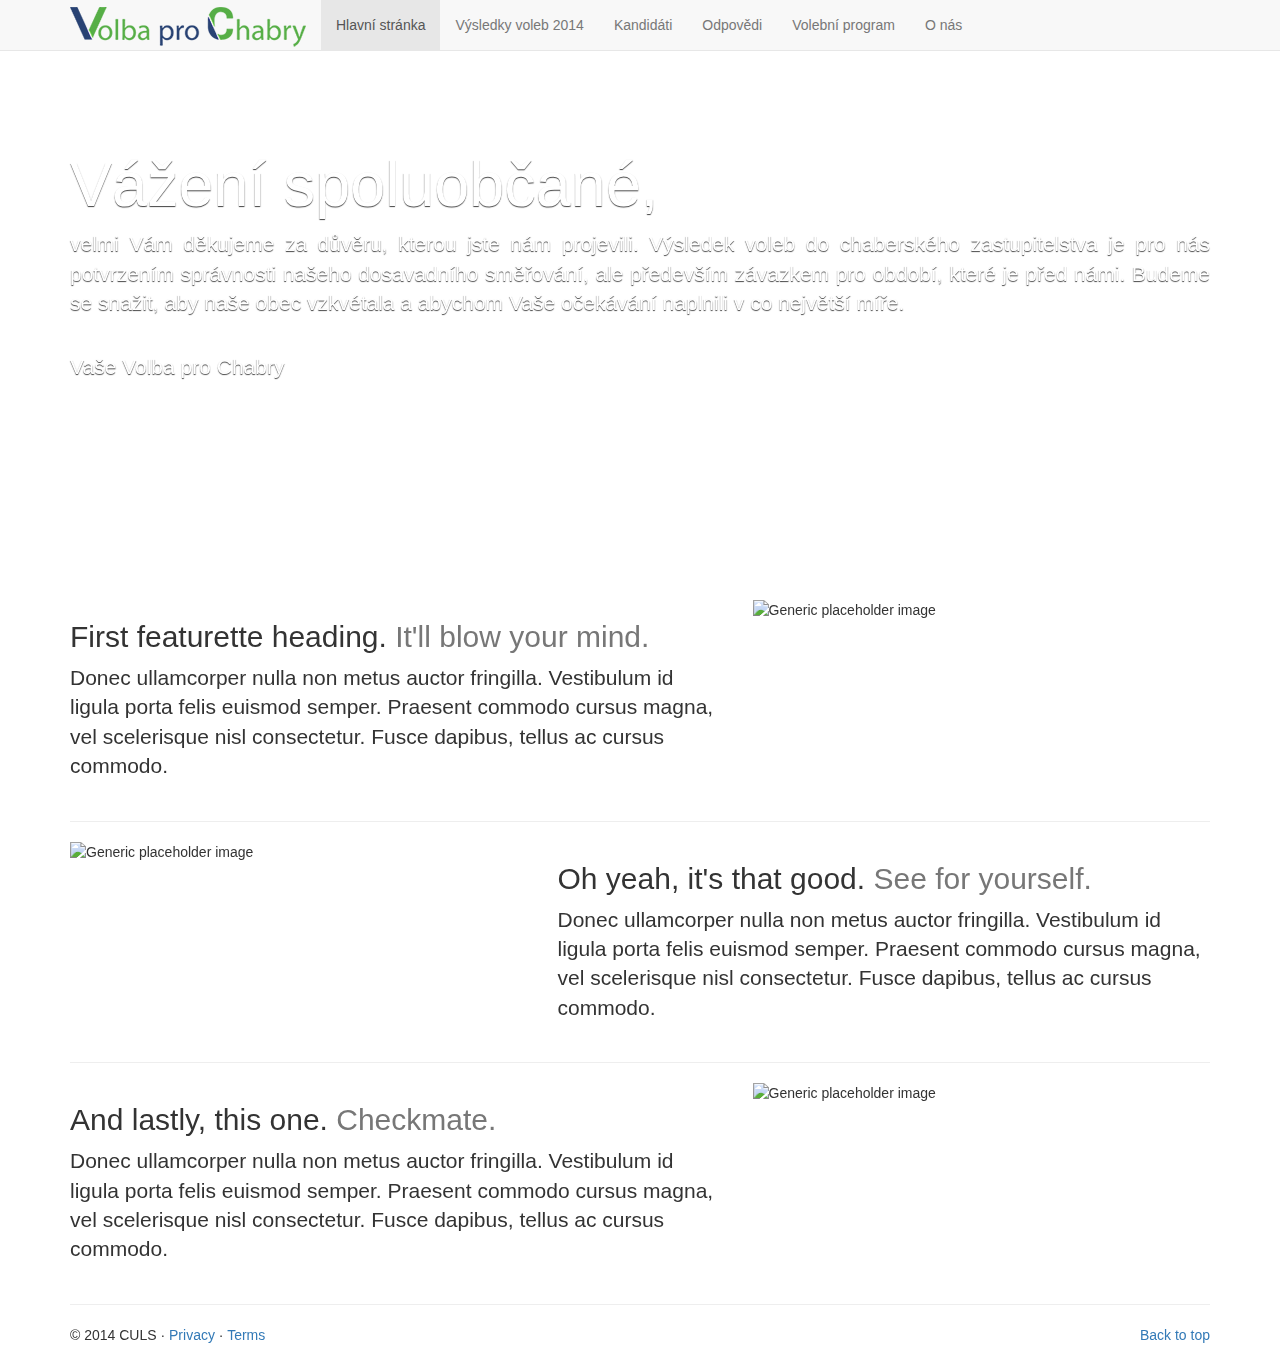
==== index.html @ 9300ed9a "bez carousel" ====
<!DOCTYPE html>
<html lang="en">
  <head>
    <meta charset="utf-8">
    <meta http-equiv="X-UA-Compatible" content="IE=edge">
    <meta name="viewport" content="width=device-width, initial-scale=1">
    <meta name="description" content="">
    <meta name="author" content="">
    <link rel="icon" href="../../favicon.ico">

    <title>Carousel Template for Bootstrap</title>

    <!-- Bootstrap core CSS -->
    <link href="css/bootstrap.min.css" rel="stylesheet">
    <link href="css/main.css" rel="stylesheet">

    <!-- Just for debugging purposes. Don't actually copy these 2 lines! -->
    <!--[if lt IE 9]><script src="../../assets/js/ie8-responsive-file-warning.js"></script><![endif]-->
    <script src="js/ie-emulation-modes-warning.js"></script>

    <!-- HTML5 shim and Respond.js for IE8 support of HTML5 elements and media queries -->
    <!--[if lt IE 9]>
      <script src="https://oss.maxcdn.com/html5shiv/3.7.2/html5shiv.min.js"></script>
      <script src="https://oss.maxcdn.com/respond/1.4.2/respond.min.js"></script>
    <![endif]-->

    <!-- Custom styles for this template -->
    <link href="css/carousel.css" rel="stylesheet">
  </head>
<!-- NAVBAR
================================================== -->
  <body>
    <div class="navbar-wrapper">
      <div class="container">

        <nav class="navbar navbar-default navbar-fixed-top" role="navigation">
          <div class="container">
            <div class="navbar-header">
              <button type="button" class="navbar-toggle collapsed" data-toggle="collapse" data-target="#navbar" aria-expanded="false" aria-controls="navbar">
                <span class="sr-only">Toggle navigation</span>
                <span class="icon-bar"></span>
                <span class="icon-bar"></span>
                <span class="icon-bar"></span>
              </button>
              <a class="navbar-brand" href="#">
                <img alt="Volba pro Chabry" src="imgs/logo.png">
              </a>
            </div>
            <div id="navbar" class="navbar-collapse collapse">
              <ul class="nav navbar-nav">
                <li class="active"><a href="index.html">Hlavní stránka</a></li>
                <li><a href="#">Výsledky voleb 2014</a></li>
                <li><a href="candidates.html">Kandidáti</a></li>
                <li><a href="#">Odpovědi</a></li>
                <li><a href="#">Volební program</a></li>
                <li><a href="#about">O nás</a></li>
              </ul>
              <ul class="nav navbar-nav navbar-right">
                
              </ul>
            </div>
          </div>
        </nav>

      </div>
    </div>
<div class="bg"></div>
<div class="jumbotron">
  <div class="container">
    
              <h1>Vážení spoluobčané,</h1>
              <p class="lead text-justify">velmi Vám děkujeme za důvěru, kterou jste nám projevili. Výsledek voleb do chaberského zastupitelstva je pro nás potvrzením správnosti našeho dosavadního směřování, ale především závazkem pro období, které je před námi. Budeme se snažit, aby naše obec vzkvétala a abychom Vaše očekávání naplnili v co největší  míře.</p><br/>
              <p>Vaše Volba pro Chabry</p>
            </div>

</div>


    <!-- Marketing messaging and featurettes
    ================================================== -->
    <!-- Wrap the rest of the page in another container to center all the content. -->

    <div class="container marketing">

      <!-- START THE FEATURETTES -->

      <div class="row featurette">
        <div class="col-md-7">
          <h2 class="featurette-heading">First featurette heading. <span class="text-muted">It'll blow your mind.</span></h2>
          <p class="lead">Donec ullamcorper nulla non metus auctor fringilla. Vestibulum id ligula porta felis euismod semper. Praesent commodo cursus magna, vel scelerisque nisl consectetur. Fusce dapibus, tellus ac cursus commodo.</p>
        </div>
        <div class="col-md-5">
          <img class="featurette-image img-responsive" data-src="holder.js/500x500/auto" alt="Generic placeholder image">
        </div>
      </div>

      <hr class="featurette-divider">

      <div class="row featurette">
        <div class="col-md-5">
          <img class="featurette-image img-responsive" data-src="holder.js/500x500/auto" alt="Generic placeholder image">
        </div>
        <div class="col-md-7">
          <h2 class="featurette-heading">Oh yeah, it's that good. <span class="text-muted">See for yourself.</span></h2>
          <p class="lead">Donec ullamcorper nulla non metus auctor fringilla. Vestibulum id ligula porta felis euismod semper. Praesent commodo cursus magna, vel scelerisque nisl consectetur. Fusce dapibus, tellus ac cursus commodo.</p>
        </div>
      </div>

      <hr class="featurette-divider">

      <div class="row featurette">
        <div class="col-md-7">
          <h2 class="featurette-heading">And lastly, this one. <span class="text-muted">Checkmate.</span></h2>
          <p class="lead">Donec ullamcorper nulla non metus auctor fringilla. Vestibulum id ligula porta felis euismod semper. Praesent commodo cursus magna, vel scelerisque nisl consectetur. Fusce dapibus, tellus ac cursus commodo.</p>
        </div>
        <div class="col-md-5">
          <img class="featurette-image img-responsive" data-src="holder.js/500x500/auto" alt="Generic placeholder image">
        </div>
      </div>

      <hr class="featurette-divider">

      <!-- /END THE FEATURETTES -->


      <!-- FOOTER -->
      <footer>
        <p class="pull-right"><a href="#">Back to top</a></p>
        <p>&copy; 2014 CULS &middot; <a href="#">Privacy</a> &middot; <a href="#">Terms</a></p>
      </footer>

    </div><!-- /.container -->


    <!-- Bootstrap core JavaScript
    ================================================== -->
    <!-- Placed at the end of the document so the pages load faster -->
    <script src="js/jquery.min.js"></script>
    <script src="js/bootstrap.js"></script>
    <script src="js/docs.min.js"></script>
    <!-- IE10 viewport hack for Surface/desktop Windows 8 bug -->
    <script src="js/ie10-viewport-bug-workaround.js"></script>
    <script type="text/javascript">
var jumboHeight = $('.jumbotron').outerHeight();
function parallax(){
    var scrolled = $(window).scrollTop();
    $('.bg').css('height', (jumboHeight-scrolled) + 'px');
}

$(window).scroll(function(e){
    parallax();
});
    </script>
  </body>
</html>
---- css/main.css ----
body {
	padding-top: 70px;
}

.navbar-brand {
	padding-top: 7px; 
	padding-bottom: 0;
}

.bg {
  background: url('../imgs/bg.jpg') no-repeat center center;
  position: fixed;
  width: 100%;
  height: 500px; /*same height as jumbotron */
  top:0;
  left:0;
  z-index: -1;
}

.jumbotron {
	padding-top: 60px;
  height: 500px;
  color: white;
  text-shadow: #444 0 1px 1px;
  background:transparent;
}

.img-people {
	width: 200px; 
	height: 200px;
}
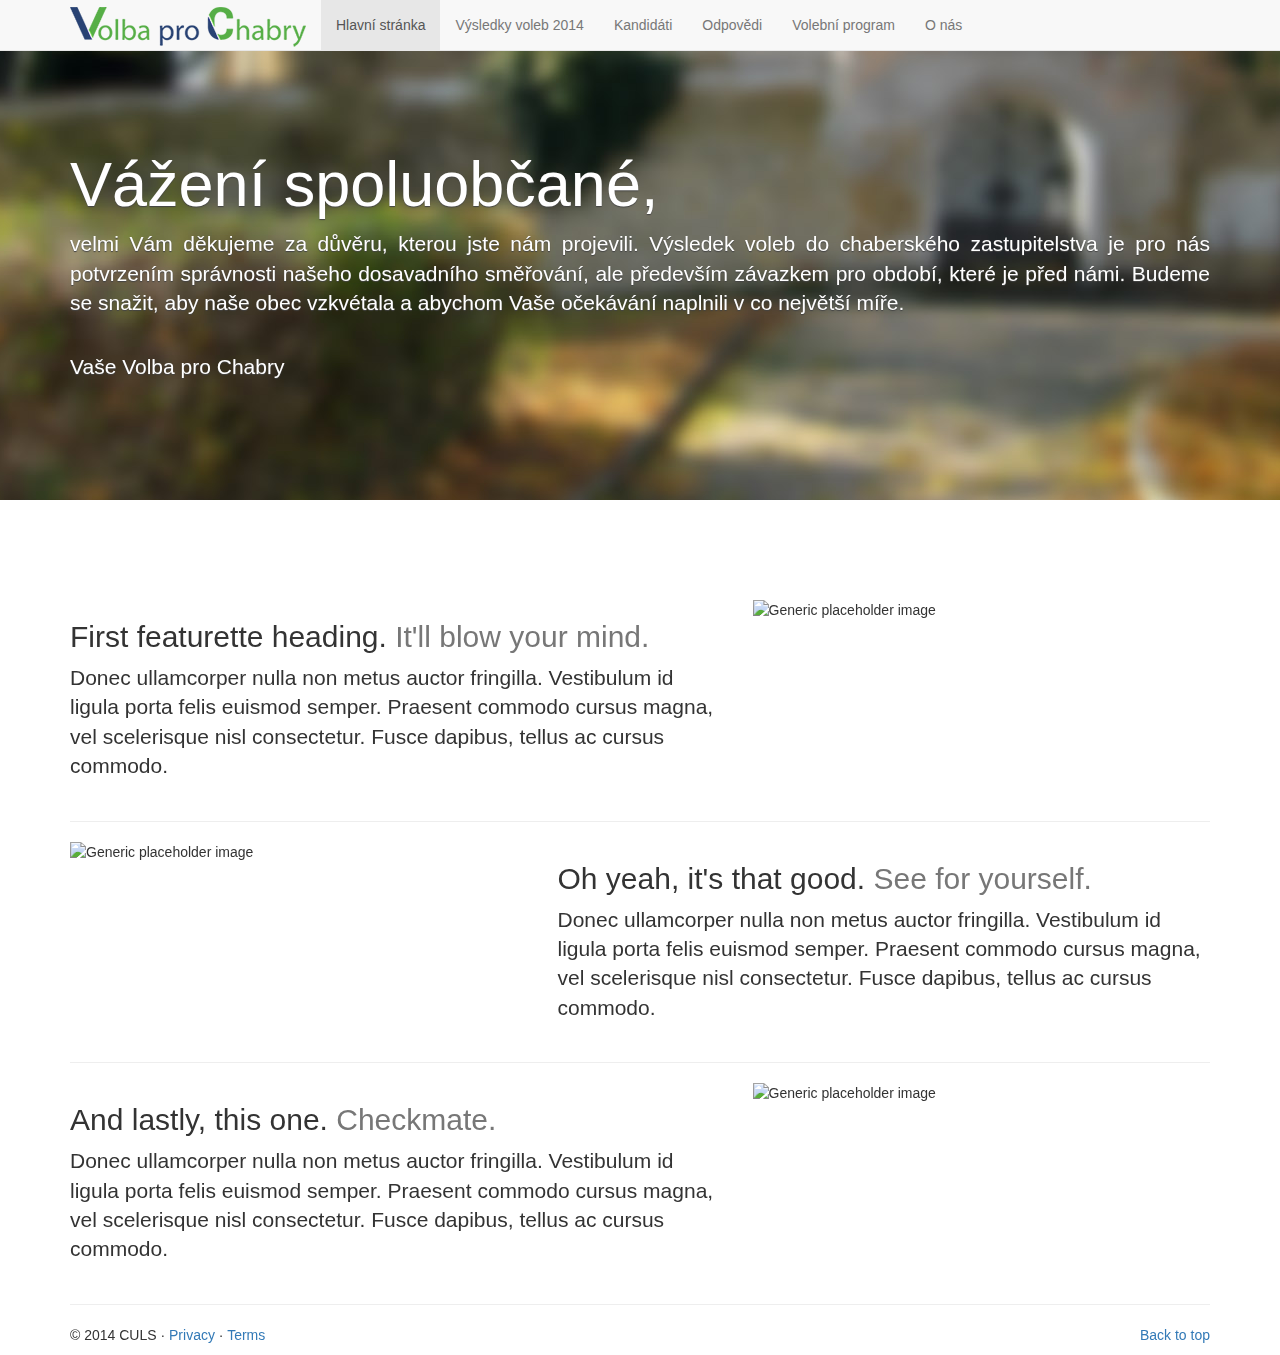
==== commit ae8877d9: "fix console erroru" ====
--- a/index.html
+++ b/index.html
@@ -14,18 +14,12 @@
     <link href="css/bootstrap.min.css" rel="stylesheet">
     <link href="css/main.css" rel="stylesheet">
 
-    <!-- Just for debugging purposes. Don't actually copy these 2 lines! -->
-    <!--[if lt IE 9]><script src="../../assets/js/ie8-responsive-file-warning.js"></script><![endif]-->
-    <script src="js/ie-emulation-modes-warning.js"></script>
-
     <!-- HTML5 shim and Respond.js for IE8 support of HTML5 elements and media queries -->
     <!--[if lt IE 9]>
       <script src="https://oss.maxcdn.com/html5shiv/3.7.2/html5shiv.min.js"></script>
       <script src="https://oss.maxcdn.com/respond/1.4.2/respond.min.js"></script>
     <![endif]-->
 
-    <!-- Custom styles for this template -->
-    <link href="css/carousel.css" rel="stylesheet">
   </head>
 <!-- NAVBAR
 ================================================== -->
@@ -52,7 +46,7 @@
                 <li><a href="#">Výsledky voleb 2014</a></li>
                 <li><a href="candidates.html">Kandidáti</a></li>
                 <li><a href="#">Odpovědi</a></li>
-                <li><a href="#">Volební program</a></li>
+                <li><a href="program.html">Volební program</a></li>
                 <li><a href="#about">O nás</a></li>
               </ul>
               <ul class="nav navbar-nav navbar-right">
@@ -137,9 +131,7 @@
     <!-- Placed at the end of the document so the pages load faster -->
     <script src="js/jquery.min.js"></script>
     <script src="js/bootstrap.js"></script>
-    <script src="js/docs.min.js"></script>
-    <!-- IE10 viewport hack for Surface/desktop Windows 8 bug -->
-    <script src="js/ie10-viewport-bug-workaround.js"></script>
+
     <script type="text/javascript">
 var jumboHeight = $('.jumbotron').outerHeight();
 function parallax(){
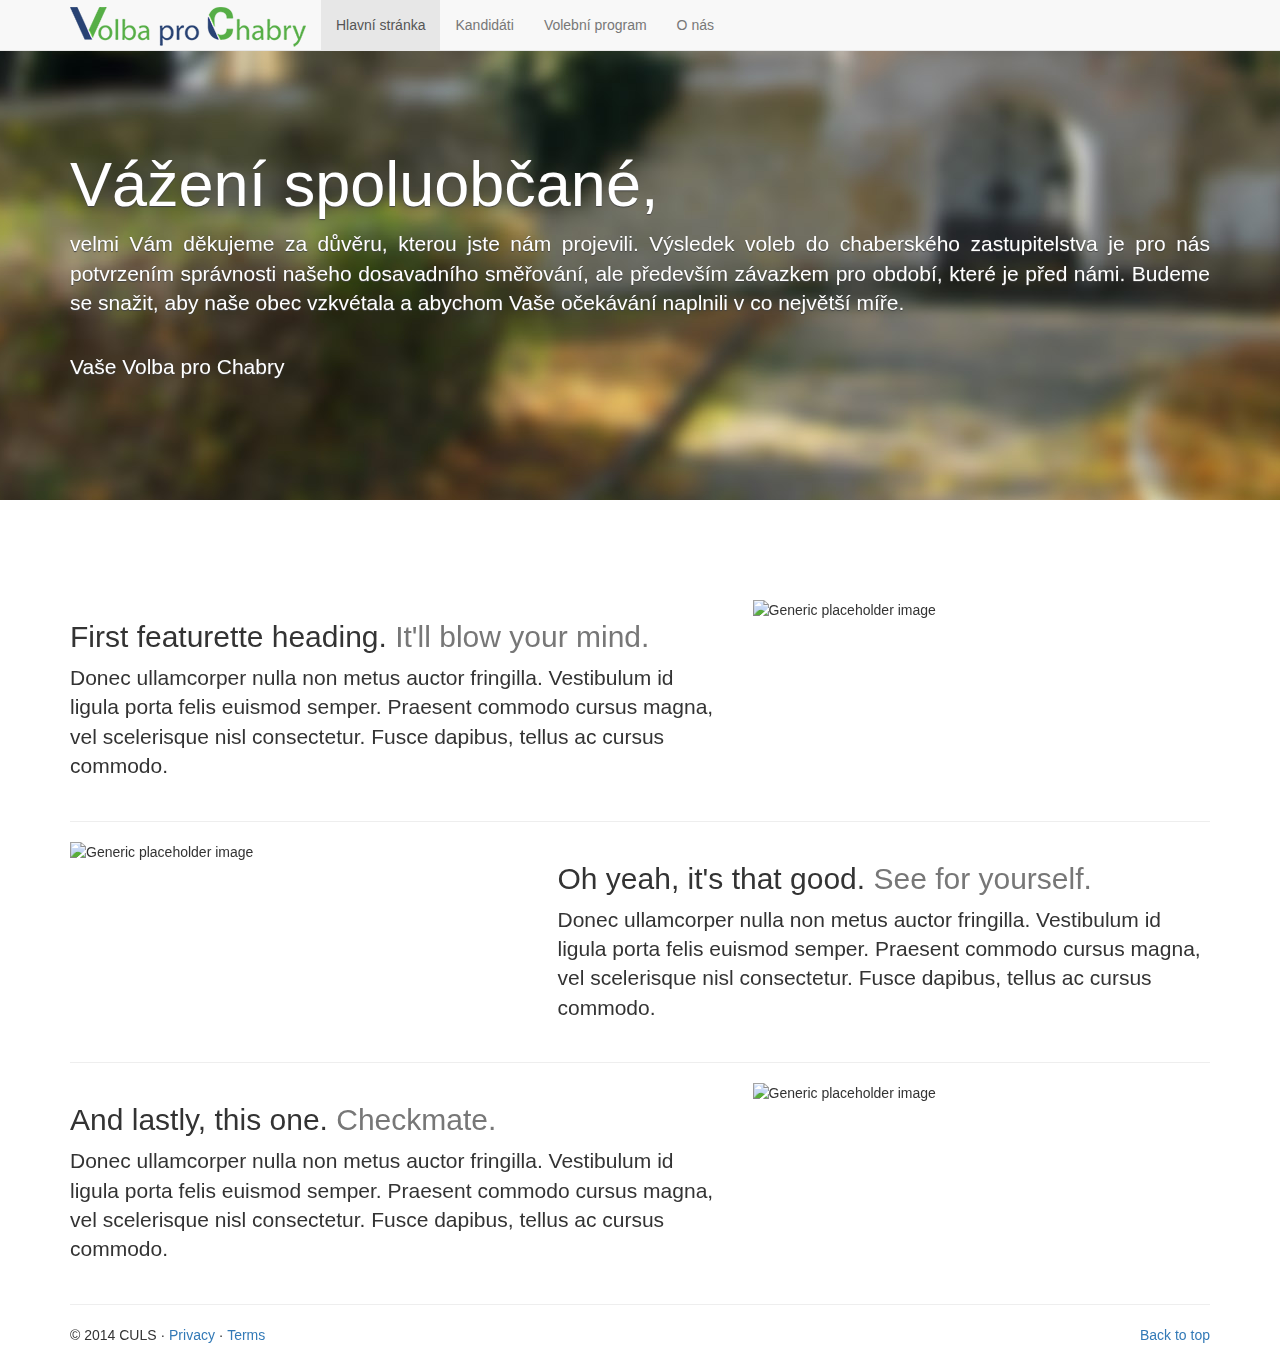
==== commit 5c1394ef: "odebrani zalozek" ====
--- a/index.html
+++ b/index.html
@@ -8,17 +8,12 @@
     <meta name="author" content="">
     <link rel="icon" href="../../favicon.ico">
 
-    <title>Carousel Template for Bootstrap</title>
+    <title>Volba pro Chabry</title>
 
     <!-- Bootstrap core CSS -->
     <link href="css/bootstrap.min.css" rel="stylesheet">
     <link href="css/main.css" rel="stylesheet">
 
-    <!-- HTML5 shim and Respond.js for IE8 support of HTML5 elements and media queries -->
-    <!--[if lt IE 9]>
-      <script src="https://oss.maxcdn.com/html5shiv/3.7.2/html5shiv.min.js"></script>
-      <script src="https://oss.maxcdn.com/respond/1.4.2/respond.min.js"></script>
-    <![endif]-->
 
   </head>
 <!-- NAVBAR
@@ -43,11 +38,9 @@
             <div id="navbar" class="navbar-collapse collapse">
               <ul class="nav navbar-nav">
                 <li class="active"><a href="index.html">Hlavní stránka</a></li>
-                <li><a href="#">Výsledky voleb 2014</a></li>
                 <li><a href="candidates.html">Kandidáti</a></li>
-                <li><a href="#">Odpovědi</a></li>
                 <li><a href="program.html">Volební program</a></li>
-                <li><a href="#about">O nás</a></li>
+                <li><a href="about.html">O nás</a></li>
               </ul>
               <ul class="nav navbar-nav navbar-right">
                 
@@ -133,15 +126,18 @@
     <script src="js/bootstrap.js"></script>
 
     <script type="text/javascript">
-var jumboHeight = $('.jumbotron').outerHeight();
-function parallax(){
-    var scrolled = $(window).scrollTop();
-    $('.bg').css('height', (jumboHeight-scrolled) + 'px');
-}
-
-$(window).scroll(function(e){
-    parallax();
-});
+		
+		function parallax(){
+      var jumboHeight = $('.jumbotron').outerHeight();
+			var scrolled = $(window).scrollTop();
+			$('.bg').css('height', (jumboHeight-scrolled) + 'px');
+		}
+		$(window).scroll(function(e){
+			parallax();
+		});
+    $(window).resize(function(e){
+      parallax();
+    });
     </script>
   </body>
 </html>
--- a/css/main.css
+++ b/css/main.css
@@ -7,6 +7,7 @@
 	padding-bottom: 0;
 }
 
+@media only screen and (min-width: 500px) {
 .bg {
   background: url('../imgs/bg.jpg') no-repeat center center;
   position: fixed;
@@ -16,14 +17,35 @@
   left:0;
   z-index: -1;
 }
-
 .jumbotron {
-	padding-top: 60px;
+  padding-top: 60px;
   height: 500px;
   color: white;
   text-shadow: #444 0 1px 1px;
   background:transparent;
 }
+}
+@media only screen and (max-width: 500px) {
+  .bg {
+  	
+  background: url('../imgs/bg.jpg') no-repeat center center;
+  position: fixed;
+  width: 100%;
+  height: 600px; /*same height as jumbotron */
+  top:0;
+  left:0;
+  z-index: -1;
+}
+
+.jumbotron {
+  height: 600px;
+  color: white;
+  text-shadow: #444 0 1px 1px;
+  background:transparent;
+}
+}
+
+
 
 .img-people {
 	width: 200px; 
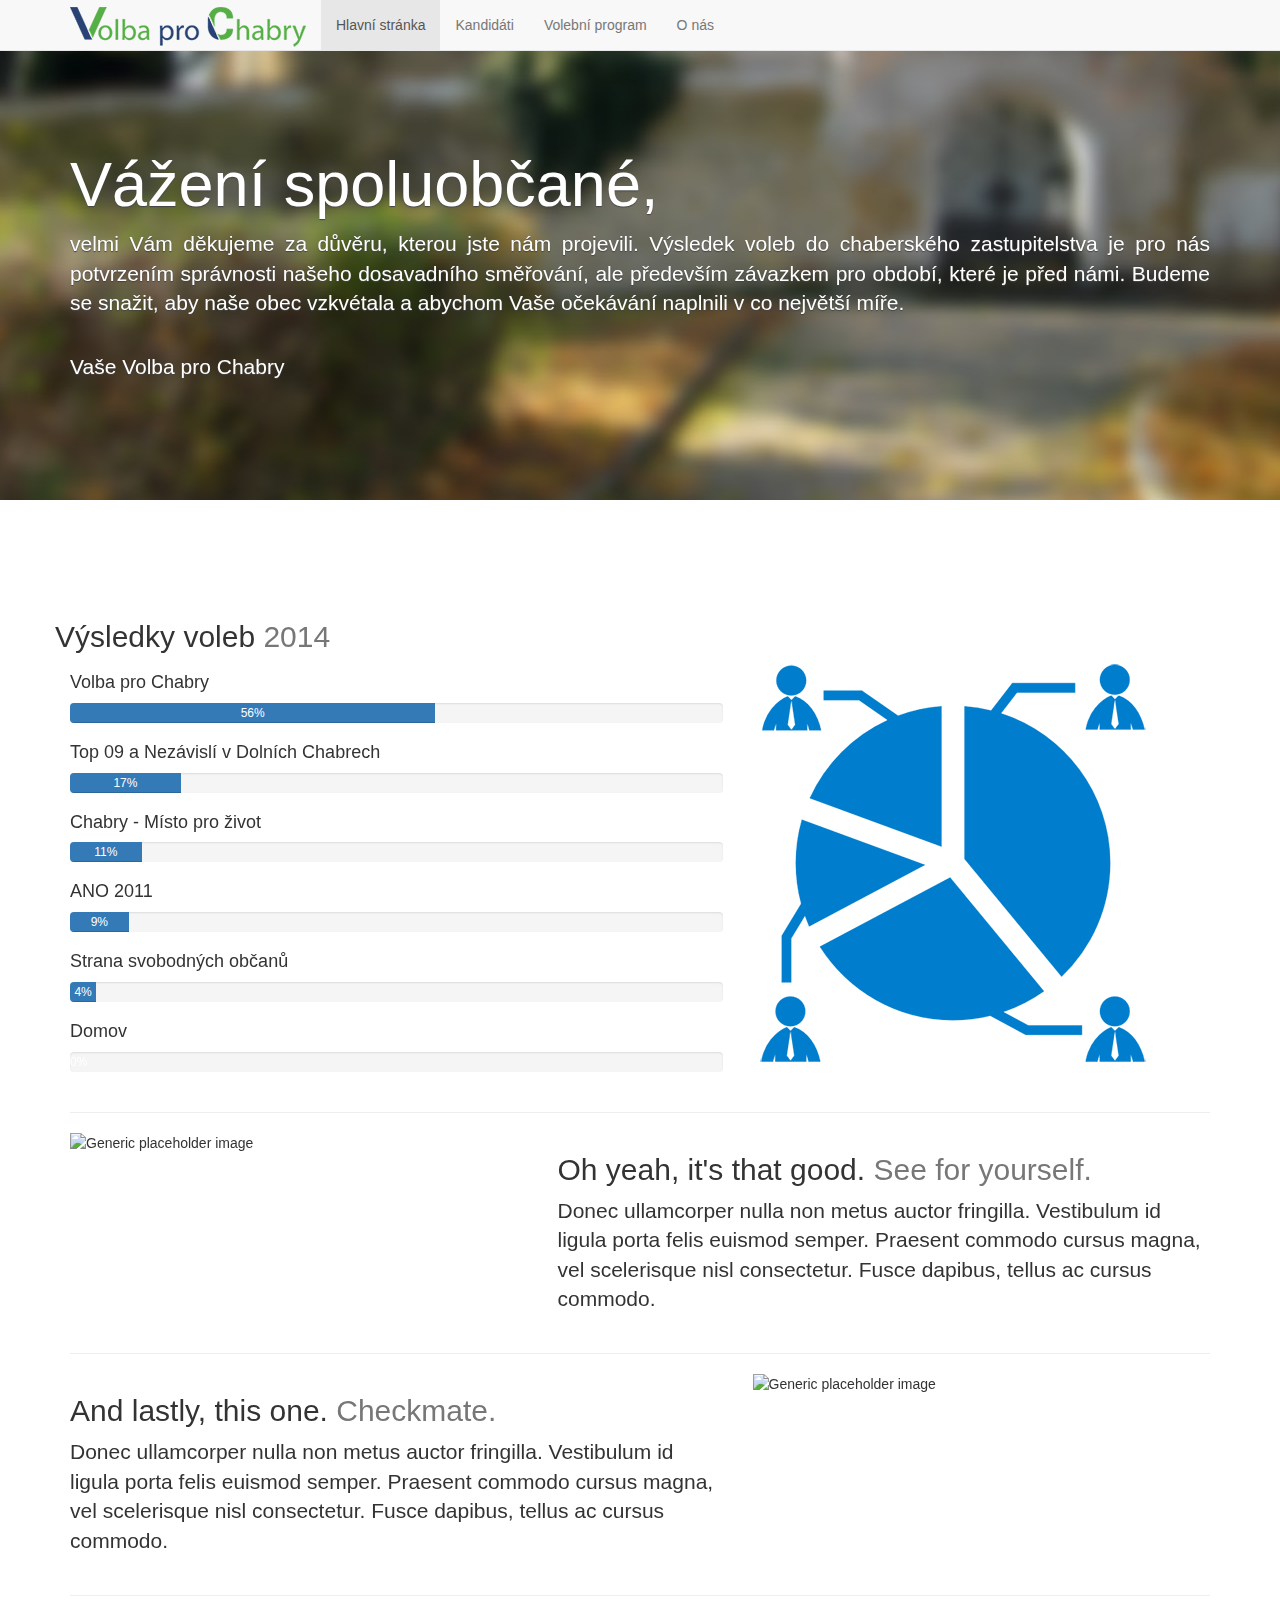
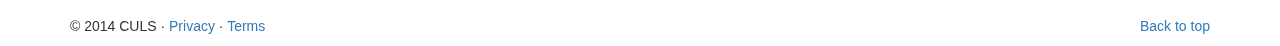
==== commit caf34927: "hlavní stránka" ====
--- a/index.html
+++ b/index.html
@@ -72,12 +72,49 @@
       <!-- START THE FEATURETTES -->
 
       <div class="row featurette">
+        <h2 class="featurette-heading">Výsledky voleb <span class="text-muted">2014</span></h2>
         <div class="col-md-7">
-          <h2 class="featurette-heading">First featurette heading. <span class="text-muted">It'll blow your mind.</span></h2>
-          <p class="lead">Donec ullamcorper nulla non metus auctor fringilla. Vestibulum id ligula porta felis euismod semper. Praesent commodo cursus magna, vel scelerisque nisl consectetur. Fusce dapibus, tellus ac cursus commodo.</p>
+          
+          <h4>Volba pro Chabry</h4>
+          <div class="progress">
+              <div class="progress-bar" role="progressbar" aria-valuenow="56" aria-valuemin="0" aria-valuemax="60" style="width: 56%;">
+                56%
+              </div>
+          </div>
+          <h4>Top 09 a Nezávislí v Dolních Chabrech</h4>
+          <div class="progress">
+              <div class="progress-bar" role="progressbar" aria-valuenow="17" aria-valuemin="0" aria-valuemax="60" style="width: 17%;">
+                17%
+              </div>
+          </div>
+          <h4>Chabry - Místo pro život</h4>
+          <div class="progress">
+              <div class="progress-bar" role="progressbar" aria-valuenow="11" aria-valuemin="0" aria-valuemax="60" style="width: 11%;">
+                11%
+              </div>
+          </div>
+          <h4>ANO 2011</h4>
+          <div class="progress">
+              <div class="progress-bar" role="progressbar" aria-valuenow="9" aria-valuemin="0" aria-valuemax="60" style="width: 9%;">
+                9%
+              </div>
+          </div>
+          <h4>Strana svobodných občanů</h4>
+          <div class="progress">
+              <div class="progress-bar" role="progressbar" aria-valuenow="4" aria-valuemin="0" aria-valuemax="60" style="width: 4%;">
+                4%
+              </div>
+          </div>
+          <h4>Domov</h4>
+          <div class="progress">
+              <div class="progress-bar" role="progressbar" aria-valuenow="0" aria-valuemin="0" aria-valuemax="60" style="width: 0%;">
+                0%
+              </div>
+          </div>
+          
         </div>
         <div class="col-md-5">
-          <img class="featurette-image img-responsive" data-src="holder.js/500x500/auto" alt="Generic placeholder image">
+          <img class="featurette-image img-responsive" src="imgs/chart.png" alt="Volby">
         </div>
       </div>
 
--- a/css/main.css
+++ b/css/main.css
@@ -6,6 +6,12 @@
 	padding-top: 7px; 
 	padding-bottom: 0;
 }
+.panel-body{
+	background-color:#cde8ff;
+	}
+.cand {
+	padding-bottom:60px;	
+	}
 
 @media only screen and (min-width: 500px) {
 .bg {
@@ -45,9 +51,50 @@
 }
 }
 
-
-
 .img-people {
 	width: 200px; 
 	height: 200px;
+}
+
+
+.panel-default{
+    text-align:center;
+    cursor:pointer;
+}
+.panel-default > .panel-footer {  
+    display:none;
+    text-shadow: 1px 1px 1px rgba(150, 150, 150, 1);
+}
+
+.panel-default:hover .panel-footer {
+	display: block;
+}
+
+/*Social icons*/
+div.social i:hover {
+    			-webkit-transform:scale(1.1); 
+-moz-transform:scale(1.1); 
+-o-transform:scale(1.1); 
+			}
+div.social i {
+				-webkit-transform:scale(0.8);
+                /* Browser Variations: */
+-moz-transform:scale(0.8);
+-o-transform:scale(0.8); 
+-webkit-transition-duration: 0.5s; 
+-moz-transition-duration: 0.5s;
+-o-transition-duration: 0.5s;
+			}           
+
+.social-fb:hover {
+	color: #3B5998;
+}
+.social-tw:hover {
+	color: #4099FF;
+}
+.social-gp:hover {
+	color: #d34836;
+}
+.social-em:hover {
+	color: #f39c12;
 }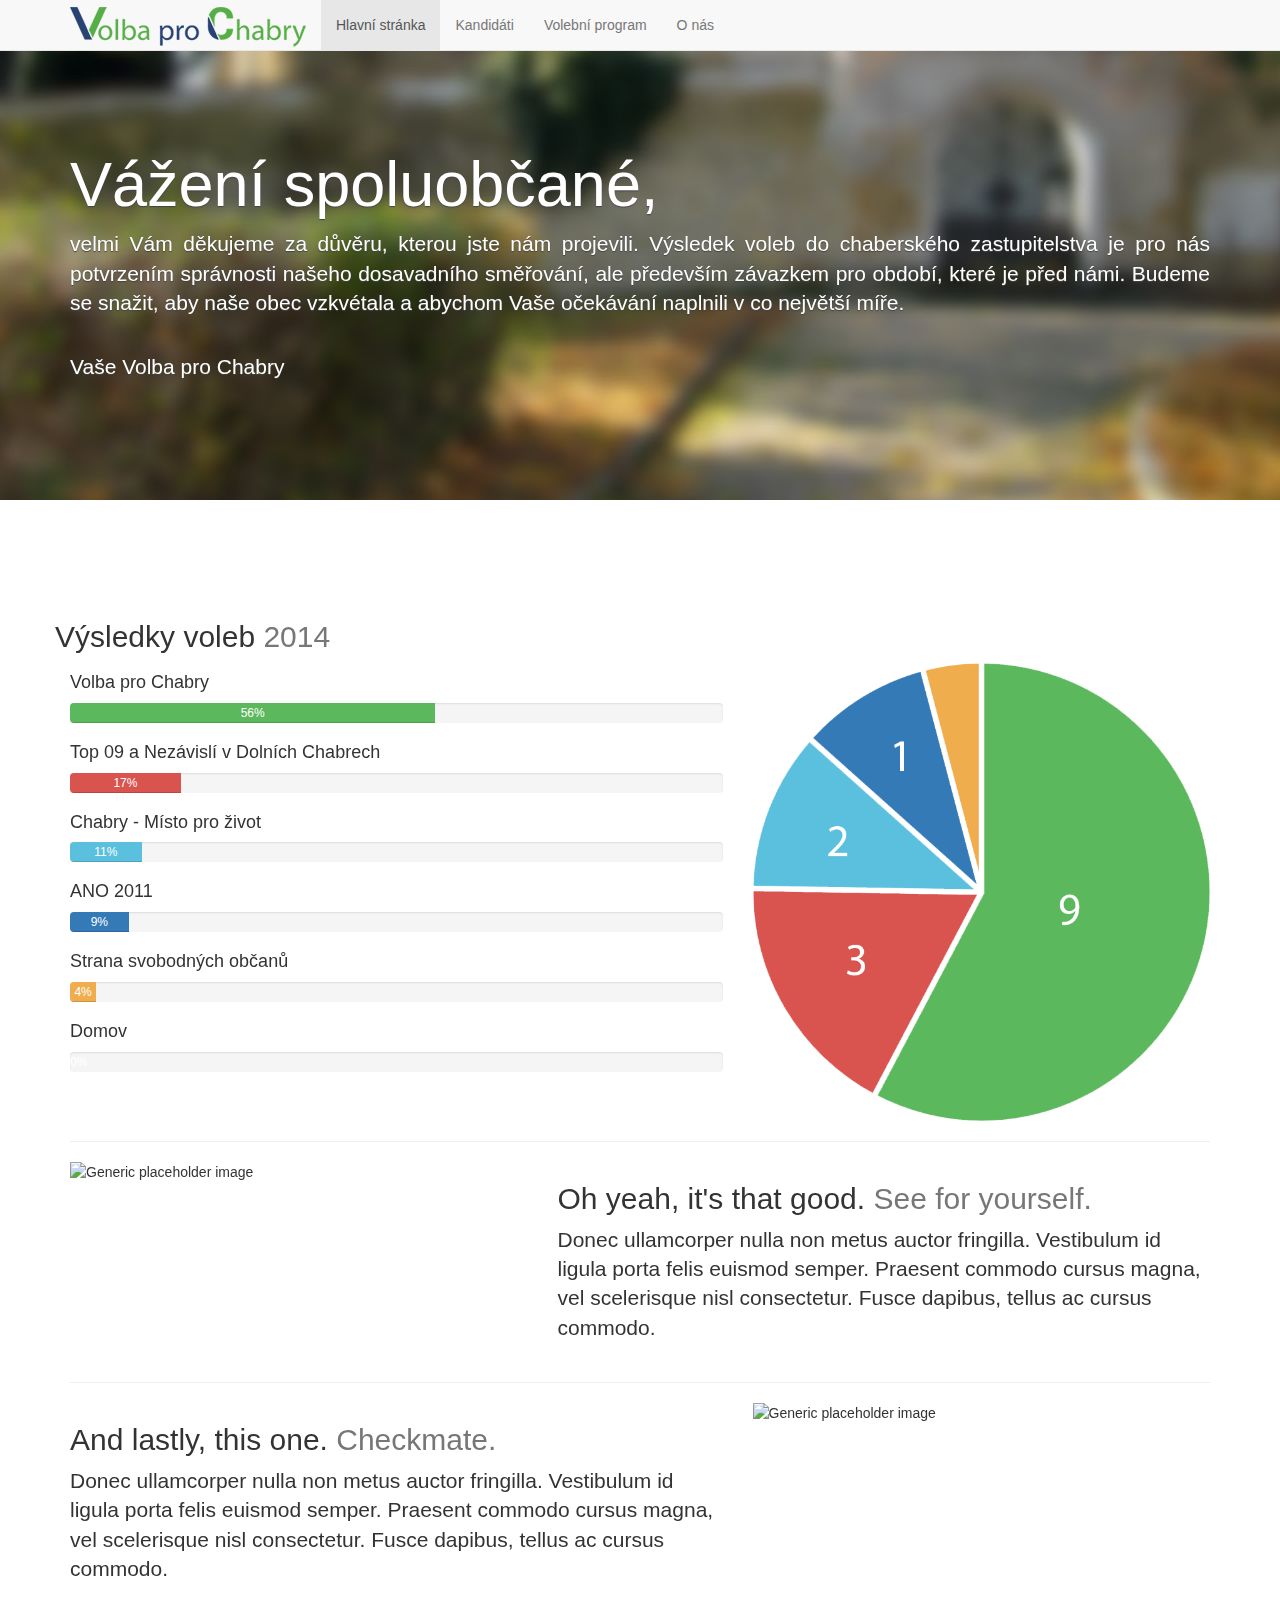
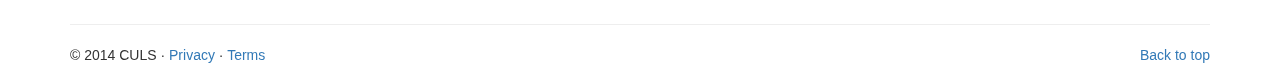
==== commit 92c29b7d: "nová verze před testem" ====
--- a/index.html
+++ b/index.html
@@ -77,19 +77,19 @@
           
           <h4>Volba pro Chabry</h4>
           <div class="progress">
-              <div class="progress-bar" role="progressbar" aria-valuenow="56" aria-valuemin="0" aria-valuemax="60" style="width: 56%;">
+              <div class="progress-bar progress-bar-success" role="progressbar" aria-valuenow="56" aria-valuemin="0" aria-valuemax="60" style="width: 56%;">
                 56%
               </div>
           </div>
           <h4>Top 09 a Nezávislí v Dolních Chabrech</h4>
           <div class="progress">
-              <div class="progress-bar" role="progressbar" aria-valuenow="17" aria-valuemin="0" aria-valuemax="60" style="width: 17%;">
+              <div class="progress-bar progress-bar-danger" role="progressbar" aria-valuenow="17" aria-valuemin="0" aria-valuemax="60" style="width: 17%;">
                 17%
               </div>
           </div>
           <h4>Chabry - Místo pro život</h4>
           <div class="progress">
-              <div class="progress-bar" role="progressbar" aria-valuenow="11" aria-valuemin="0" aria-valuemax="60" style="width: 11%;">
+              <div class="progress-bar progress-bar-info" role="progressbar" aria-valuenow="11" aria-valuemin="0" aria-valuemax="60" style="width: 11%;">
                 11%
               </div>
           </div>
@@ -101,7 +101,7 @@
           </div>
           <h4>Strana svobodných občanů</h4>
           <div class="progress">
-              <div class="progress-bar" role="progressbar" aria-valuenow="4" aria-valuemin="0" aria-valuemax="60" style="width: 4%;">
+              <div class="progress-bar progress-bar-warning" role="progressbar" aria-valuenow="4" aria-valuemin="0" aria-valuemax="60" style="width: 4%;">
                 4%
               </div>
           </div>
@@ -114,7 +114,7 @@
           
         </div>
         <div class="col-md-5">
-          <img class="featurette-image img-responsive" src="imgs/chart.png" alt="Volby">
+          <img class="featurette-image img-responsive" src="imgs/piechart.png" alt="Volby">
         </div>
       </div>
 
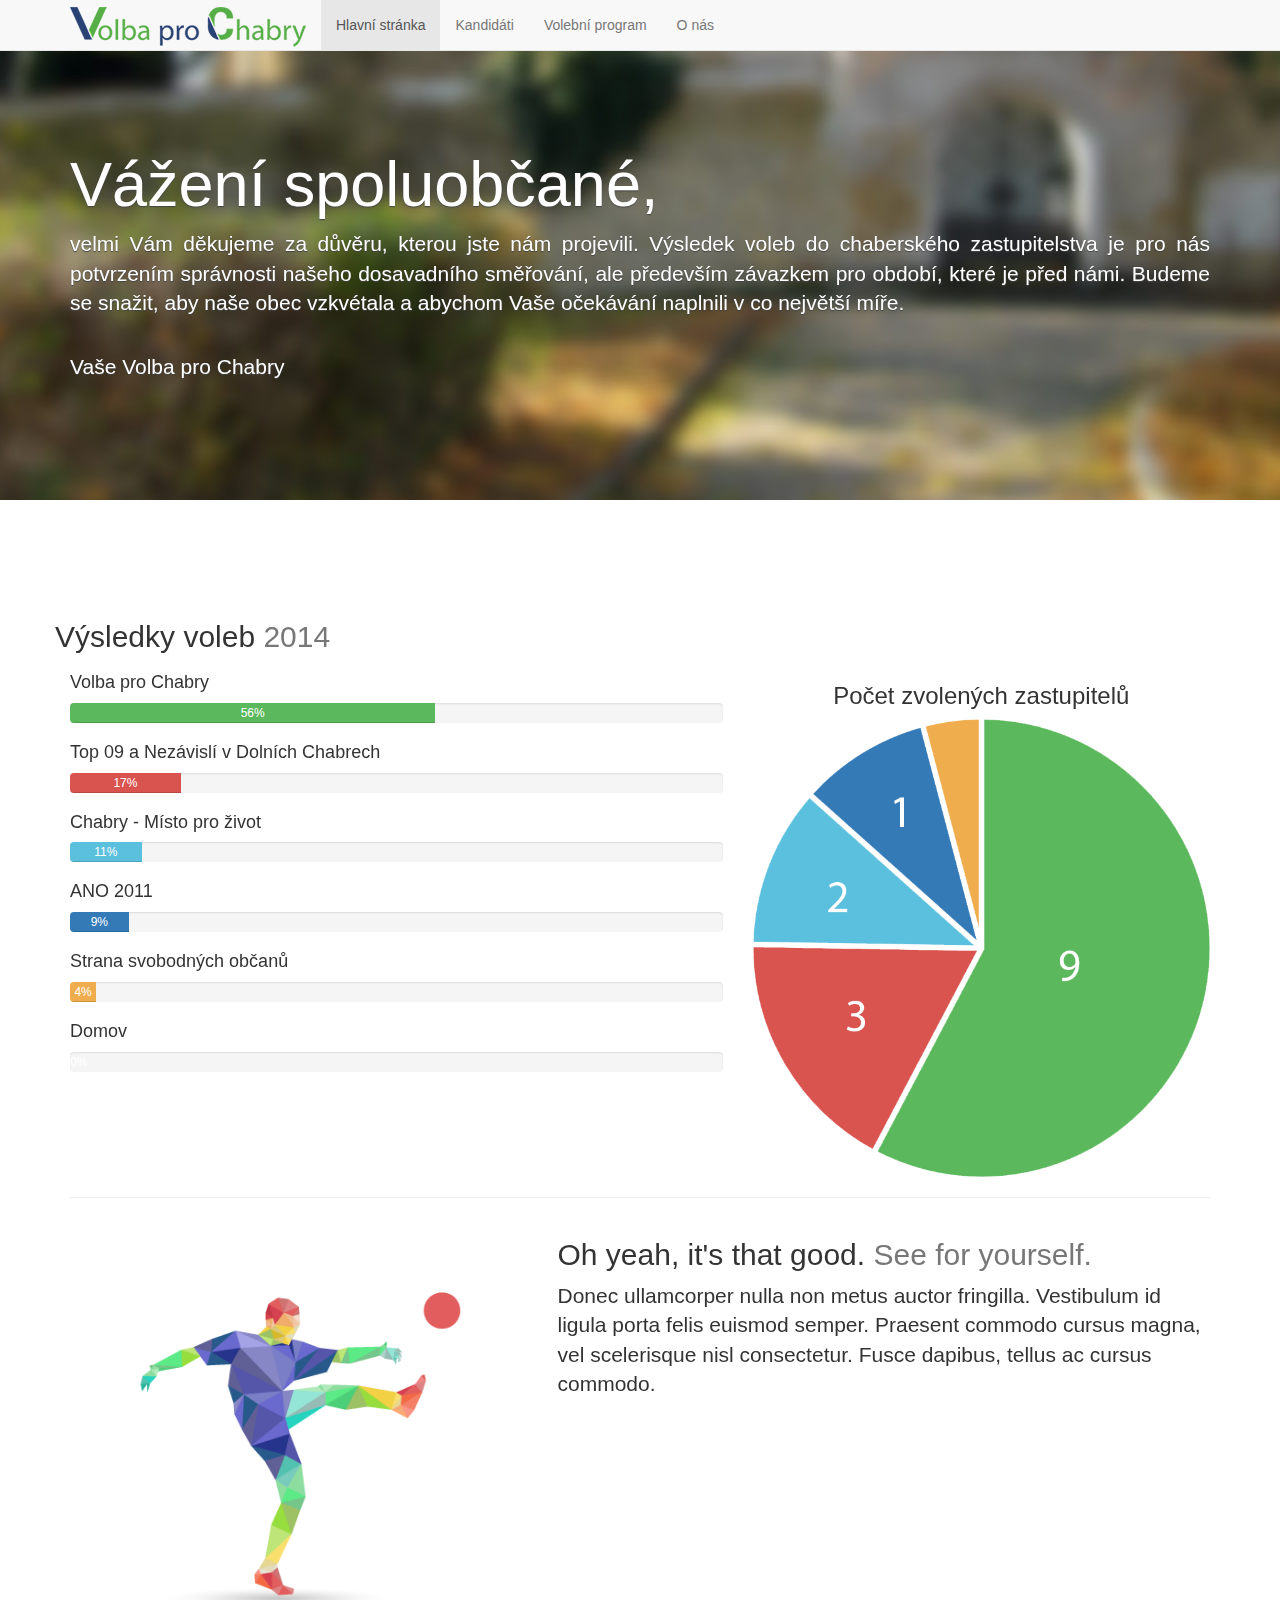
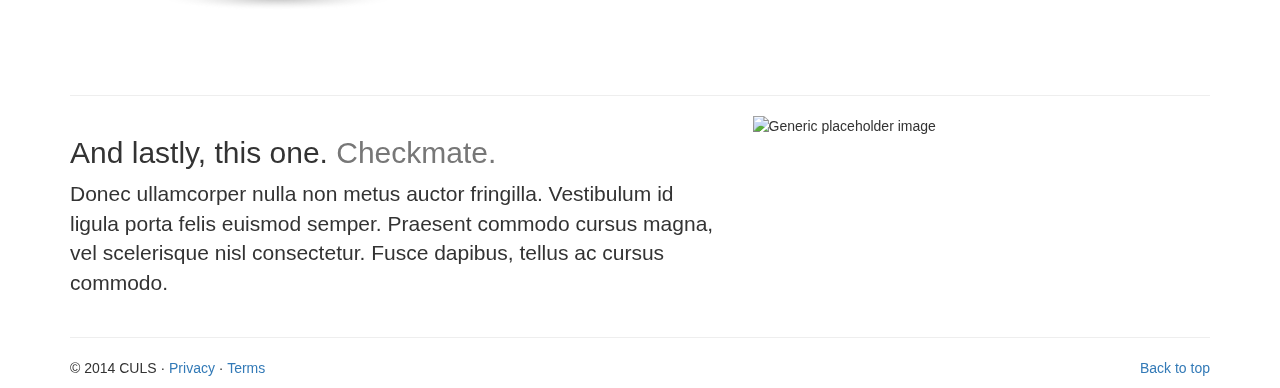
==== commit 6b6882d3: "nová verze" ====
--- a/index.html
+++ b/index.html
@@ -114,6 +114,7 @@
           
         </div>
         <div class="col-md-5">
+          <h3 class="text-center">Počet zvolených zastupitelů</h3>
           <img class="featurette-image img-responsive" src="imgs/piechart.png" alt="Volby">
         </div>
       </div>
@@ -122,7 +123,7 @@
 
       <div class="row featurette">
         <div class="col-md-5">
-          <img class="featurette-image img-responsive" data-src="holder.js/500x500/auto" alt="Generic placeholder image">
+          <img class="featurette-image img-responsive" src="imgs/Football.png" alt="Generic placeholder image">
         </div>
         <div class="col-md-7">
           <h2 class="featurette-heading">Oh yeah, it's that good. <span class="text-muted">See for yourself.</span></h2>
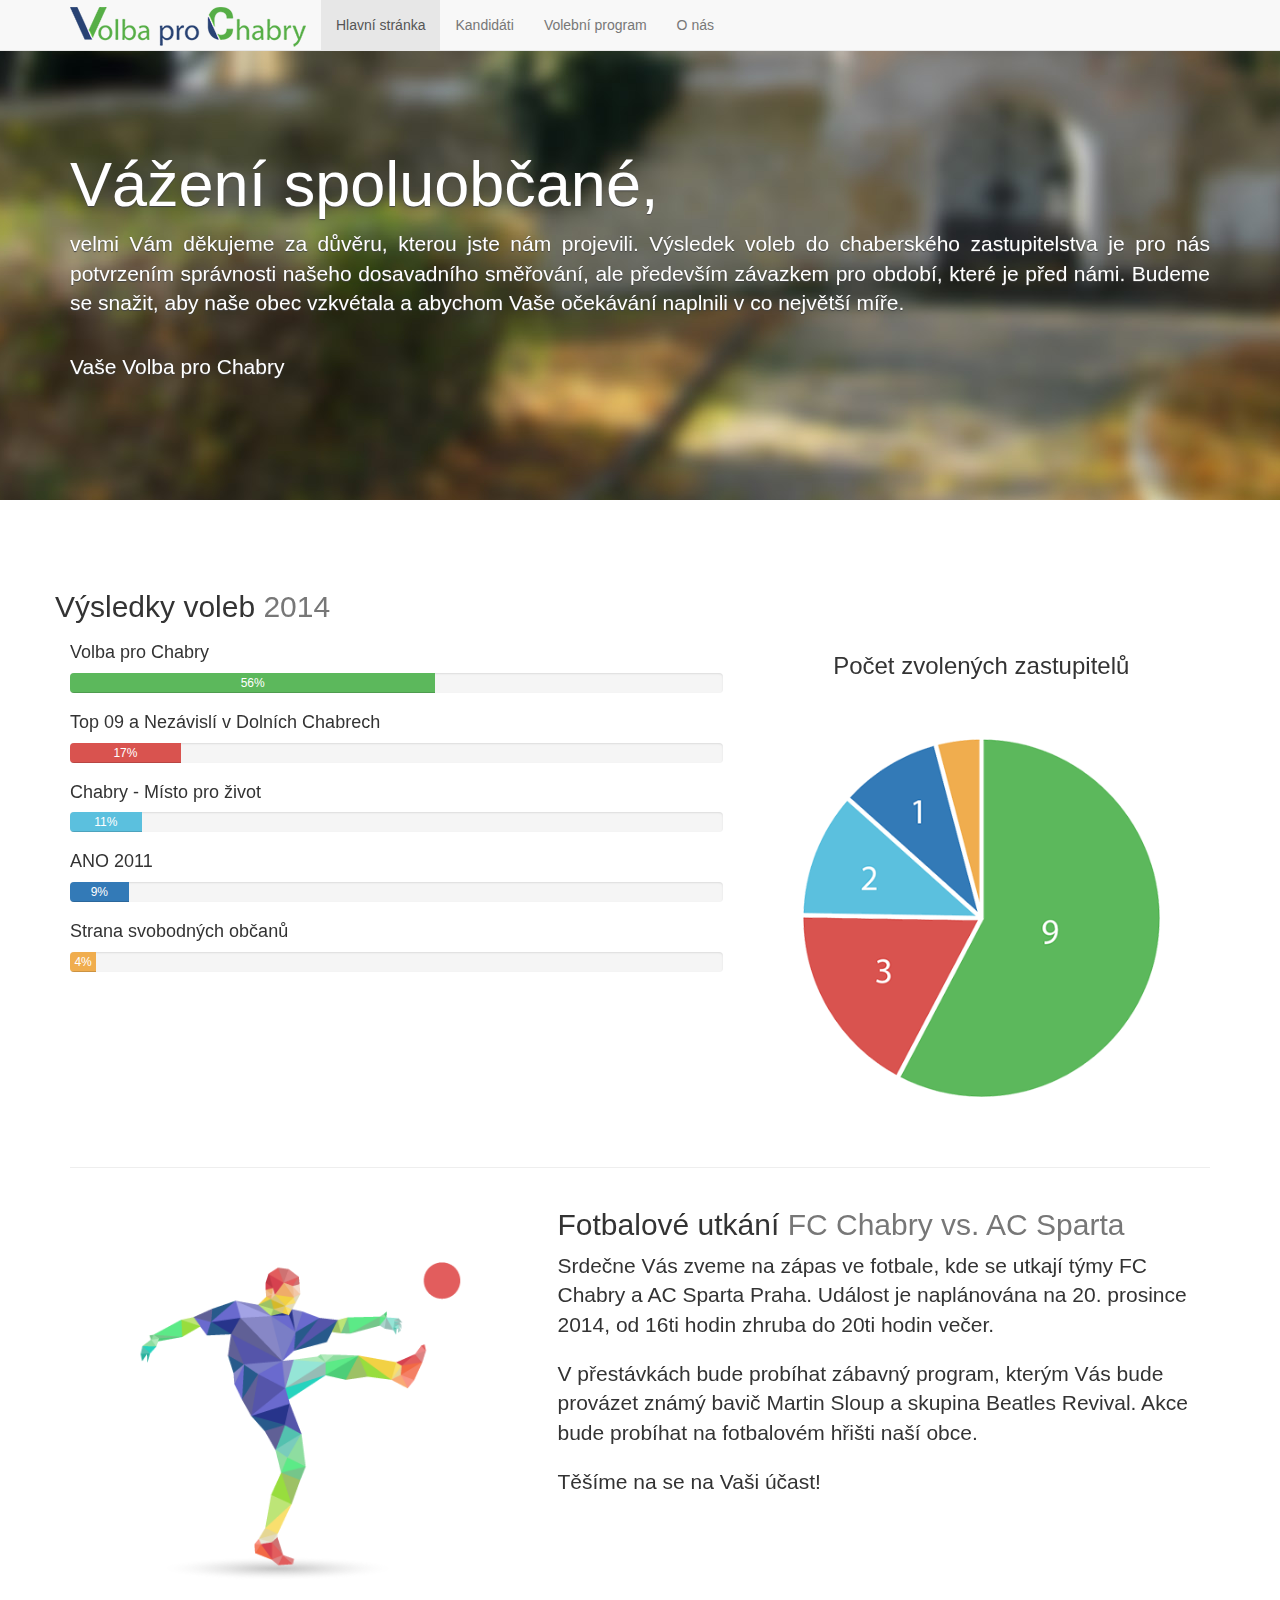
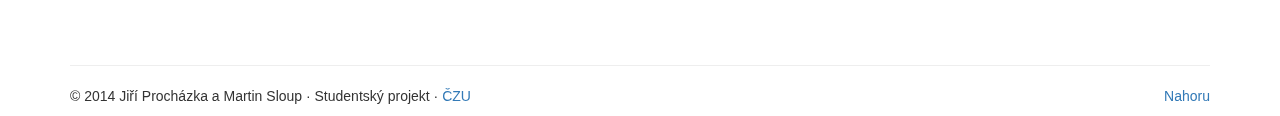
==== commit 575630f0: "final" ====
--- a/index.html
+++ b/index.html
@@ -105,17 +105,11 @@
                 4%
               </div>
           </div>
-          <h4>Domov</h4>
-          <div class="progress">
-              <div class="progress-bar" role="progressbar" aria-valuenow="0" aria-valuemin="0" aria-valuemax="60" style="width: 0%;">
-                0%
-              </div>
-          </div>
-          
+          <br/>
         </div>
         <div class="col-md-5">
           <h3 class="text-center">Počet zvolených zastupitelů</h3>
-          <img class="featurette-image img-responsive" src="imgs/piechart.png" alt="Volby">
+          <img class="featurette-image img-responsive pad-around" src="imgs/piechart.png" alt="Volby">
         </div>
       </div>
 
@@ -126,32 +120,25 @@
           <img class="featurette-image img-responsive" src="imgs/Football.png" alt="Generic placeholder image">
         </div>
         <div class="col-md-7">
-          <h2 class="featurette-heading">Oh yeah, it's that good. <span class="text-muted">See for yourself.</span></h2>
-          <p class="lead">Donec ullamcorper nulla non metus auctor fringilla. Vestibulum id ligula porta felis euismod semper. Praesent commodo cursus magna, vel scelerisque nisl consectetur. Fusce dapibus, tellus ac cursus commodo.</p>
+          <div class="vevent">
+            <h2 class="featurette-heading"><span class="summary">Fotbalové utkání </span><span class="text-muted">FC Chabry vs. AC Sparta</span></h2>
+            <p class="lead">
+              Srdečne Vás zveme na zápas ve fotbale, kde se utkají týmy FC Chabry a AC Sparta Praha. Událost je naplánována na <time datetime="2014-12-20T16:00" class="dtstart">20. prosince 2014, od 16ti hodin</time> <time datetime="2014-12-20T20:00" class="dtend">zhruba do 20ti hodin večer.</time>
+            </p>
+            <p class="lead">V přestávkách bude probíhat zábavný program, kterým Vás bude provázet známý bavič Martin Sloup a skupina Beatles Revival. Akce bude probíhat na fotbalovém hřišti naší obce.</p>
+            <p class="lead">Těšíme na se na Vaši účast!</p>
+          </div>
         </div>
       </div>
-
-      <hr class="featurette-divider">
-
-      <div class="row featurette">
-        <div class="col-md-7">
-          <h2 class="featurette-heading">And lastly, this one. <span class="text-muted">Checkmate.</span></h2>
-          <p class="lead">Donec ullamcorper nulla non metus auctor fringilla. Vestibulum id ligula porta felis euismod semper. Praesent commodo cursus magna, vel scelerisque nisl consectetur. Fusce dapibus, tellus ac cursus commodo.</p>
-        </div>
-        <div class="col-md-5">
-          <img class="featurette-image img-responsive" data-src="holder.js/500x500/auto" alt="Generic placeholder image">
-        </div>
-      </div>
-
-      <hr class="featurette-divider">
 
       <!-- /END THE FEATURETTES -->
 
 
       <!-- FOOTER -->
       <footer>
-        <p class="pull-right"><a href="#">Back to top</a></p>
-        <p>&copy; 2014 CULS &middot; <a href="#">Privacy</a> &middot; <a href="#">Terms</a></p>
+        <hr/>
+        <p class="pull-right"><a href="#">Nahoru</a></p>
+        <p>&copy; 2014 Jiří Procházka a Martin Sloup &middot; Studentský projekt &middot; <a href="http://www.czu.cz">ČZU</a></p>
       </footer>
 
     </div><!-- /.container -->
--- a/css/main.css
+++ b/css/main.css
@@ -12,6 +12,13 @@
 .cand {
 	padding-bottom:60px;	
 	}
+.jumbotron {
+	margin-bottom: 0;
+}
+
+img.pad-around {
+	padding: 50px
+}
 
 @media only screen and (min-width: 500px) {
 .bg {
